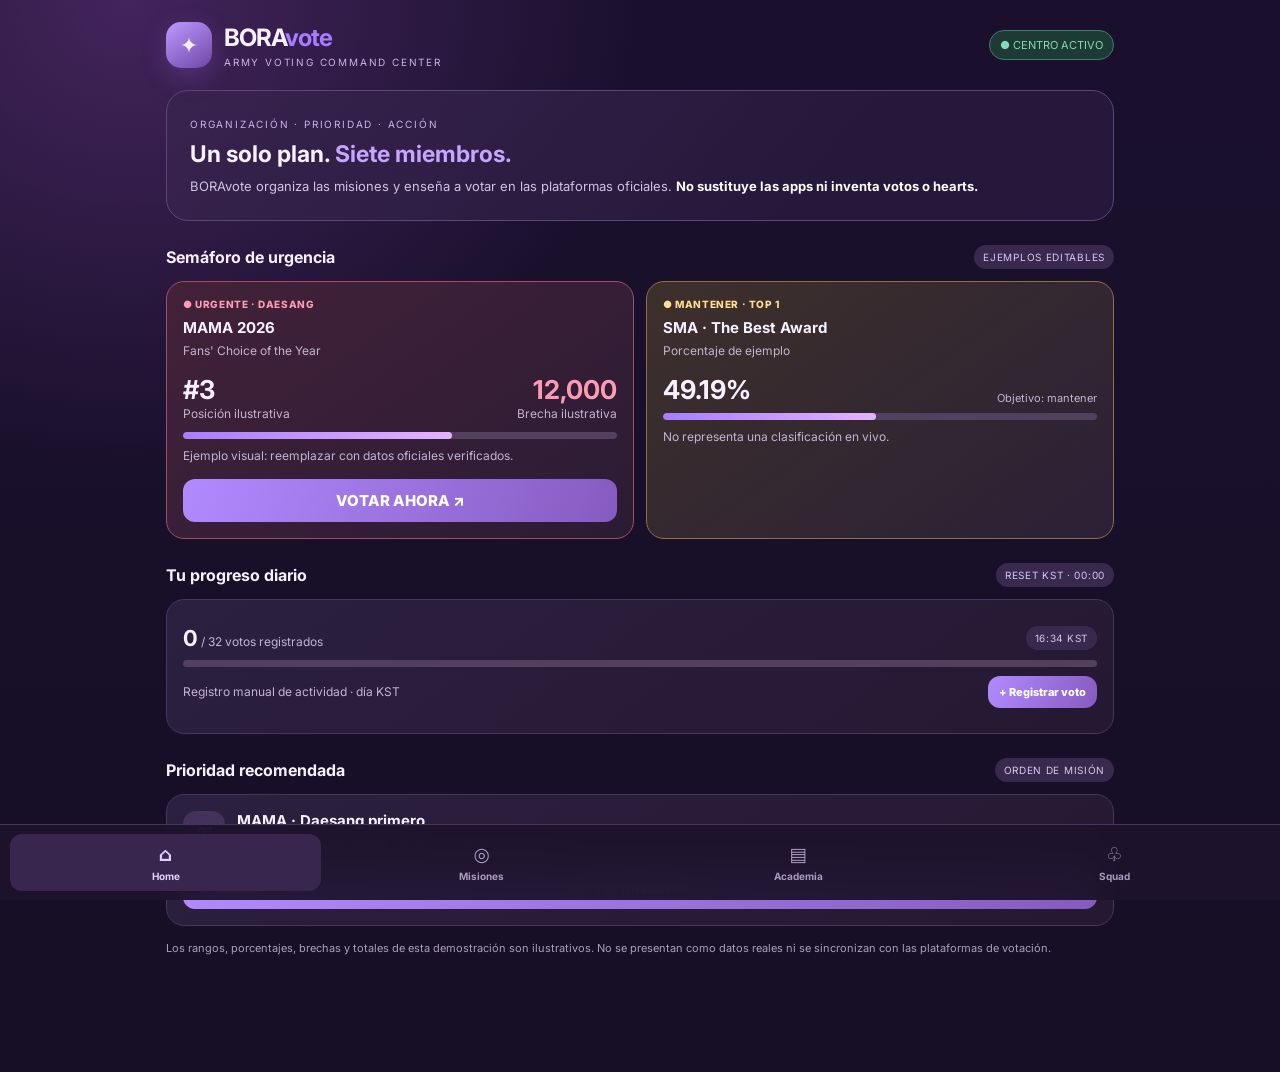
==== boravote.html @ 79bd4152 "Add BORAvote lightweight ARMY voting hub" ====
<!doctype html>
<html lang="es">
<head>
<meta charset="utf-8"><meta name="viewport" content="width=device-width,initial-scale=1">
<meta name="theme-color" content="#1a102e"><meta name="description" content="BORAvote — centro de organización y misiones ARMY.">
<link rel="manifest" href="./boravote.webmanifest"><title>BORAvote · ARMY Command Center</title>
<link rel="preconnect" href="https://fonts.googleapis.com"><link href="https://fonts.googleapis.com/css2?family=Inter:wght@400;500;600;700;800&display=swap" rel="stylesheet">
<style>
:root{color-scheme:dark;--bg:#1a102e;--surface:#25183b;--surface2:#302047;--line:#49365e;--text:#f7f1ff;--muted:#c2b4d2;--purple:#a87cff;--red:#ff718e;--yellow:#ffd078;--green:#85d9b4}
*{box-sizing:border-box}body{margin:0;background:radial-gradient(ellipse at 10% 0%,#43245b 0,transparent 32rem),linear-gradient(180deg,#1a102e,#160f25);color:var(--text);font:15px Inter,system-ui,sans-serif;min-height:100vh}button,input{font:inherit}button{cursor:pointer}.shell{width:min(980px,100%);margin:auto;padding:22px 16px 104px}.brand{display:flex;align-items:center;gap:12px}.logo{width:46px;height:46px;border-radius:15px;background:linear-gradient(145deg,#bd9aff,#7046a7);display:grid;place-items:center;font-size:22px;box-shadow:0 8px 25px #9b6bea40}.brand h1{font-size:24px;letter-spacing:-1px;margin:0}.brand h1 span{color:var(--purple)}.eyebrow{font-size:10px;letter-spacing:1.8px;color:#c8b3e8;margin-top:4px}.topline{display:flex;justify-content:space-between;align-items:center;gap:12px;margin-bottom:22px}.live{font-size:11px;color:var(--green);border:1px solid #437c69;background:#1d3b34;padding:7px 10px;border-radius:99px}.intro{padding:23px;border:1px solid #5b4774;border-radius:22px;background:linear-gradient(130deg,#38234e,#25183a 70%);margin-bottom:18px}.intro p{color:#d0c3df;line-height:1.6;margin:8px 0 0;font-size:13px}.intro strong{color:#fff}.section-title{display:flex;align-items:center;justify-content:space-between;gap:10px;margin:24px 0 12px}.section-title h2{font-size:16px;margin:0}.tag{font-size:10px;letter-spacing:.7px;border-radius:99px;padding:6px 9px;background:#3a294e;color:#d9c7f4}.grid{display:grid;grid-template-columns:repeat(2,minmax(0,1fr));gap:12px}.card{background:linear-gradient(145deg,#2c2040,#241832);border:1px solid var(--line);border-radius:18px;padding:16px;min-width:0}.card.red{border-color:#a54d66;background:linear-gradient(145deg,#422238,#2b1b35)}.card.yellow{border-color:#8e7041;background:linear-gradient(145deg,#3d302b,#2b2036)}.card h3{font-size:15px;margin:8px 0 5px}.muted{color:var(--muted);font-size:12px;line-height:1.55}.status{font-size:10px;font-weight:800;letter-spacing:.6px}.status.red{color:#ff9bb0}.status.yellow{color:#ffdc91}.status.green{color:var(--green)}.numbers{display:flex;align-items:end;justify-content:space-between;margin:14px 0 8px}.numbers b{font-size:26px}.numbers span{font-size:11px;color:var(--muted)}.track{height:7px;border-radius:99px;background:#51415f;overflow:hidden}.track i{display:block;height:100%;background:linear-gradient(90deg,#a87cff,#e3b3ff);border-radius:99px}.btn{border:0;border-radius:12px;background:linear-gradient(110deg,#b18aff,#865bc0);color:#fff;font-weight:800;padding:12px 15px}.btn.full{width:100%;margin-top:13px}.btn.ghost{background:#38294d;border:1px solid #5b4774;color:#e7dafa}.btn.small{padding:9px 11px;font-size:11px}.progressline{display:flex;justify-content:space-between;align-items:center;margin:9px 0}.progressline b{font-size:22px}.app-row{display:flex;gap:12px;align-items:center}.app-icon{width:42px;height:42px;border-radius:13px;background:#44315c;display:grid;place-items:center;font-weight:800;color:#e1cbff;flex:none}.app-row h3{margin:0 0 4px}.app-row .muted{margin:0}.mission{display:flex;flex-direction:column;gap:12px}.mission-actions{display:flex;gap:8px;flex-wrap:wrap}.mission-actions .btn{flex:1;min-width:135px}.state{font-size:10px;border-radius:99px;padding:5px 8px;background:#3d304d;color:#cbb9e1}.tabs{position:fixed;bottom:0;left:0;right:0;z-index:5;padding:9px 10px calc(9px + env(safe-area-inset-bottom));display:grid;grid-template-columns:repeat(4,1fr);gap:5px;background:#1d142cf2;border-top:1px solid #49365e;backdrop-filter:blur(18px)}.tab{border:0;background:transparent;color:#aa9abf;border-radius:12px;padding:9px 3px;font-size:10px;font-weight:700}.tab span{display:block;font-size:19px;margin-bottom:4px}.tab.active{background:#39264f;color:#e4ceff}.view{display:none}.view.active{display:block}.account{display:flex;gap:8px;align-items:center;margin-top:10px}.account input,.composer input{min-width:0;flex:1;background:#1c1429;border:1px solid #59466f;border-radius:11px;padding:11px;color:#fff}.account-list{display:grid;gap:8px;margin-top:12px}.account-item,.post,.timeline-item{padding:12px;border-radius:13px;background:#302342;border:1px solid #49365e;display:flex;justify-content:space-between;align-items:center;gap:10px}.account-item.active{border-color:var(--purple)}.lesson{width:100%;text-align:left;border:1px solid var(--line);border-radius:15px;background:#2a1e3c;color:var(--text);padding:15px}.lesson strong{display:block;margin-bottom:5px}.lesson p{margin:0;color:var(--muted);font-size:12px;line-height:1.5}.lesson-detail{display:none;margin-top:10px;padding:13px;background:#1e162d;border-radius:12px;color:#d6c9e4;font-size:12px;line-height:1.65}.lesson.open .lesson-detail{display:block}.team{display:flex;justify-content:space-between;gap:12px;align-items:center}.team b{font-size:13px}.composer{display:flex;gap:8px;margin:12px 0}.posts{display:grid;gap:8px}.post{display:block}.post small{display:block;color:#a996bf;margin-top:5px}.timeline{display:grid;gap:9px}.timeline-item b{color:#d6baff;font-size:12px}.timeline-item span{font-size:12px;color:#ddd1eb}.notice{font-size:11px;color:#ad9dbc;line-height:1.55;margin-top:14px}.empty{padding:18px;text-align:center;color:var(--muted);font-size:12px}.toast{position:fixed;bottom:90px;left:50%;transform:translateX(-50%);background:#f4eaff;color:#35234a;padding:10px 15px;border-radius:99px;font-size:12px;font-weight:700;display:none;z-index:10;box-shadow:0 8px 30px #0005}@media(max-width:600px){.shell{padding:16px 13px 100px}.grid{grid-template-columns:1fr}.intro{padding:19px}.topline{align-items:flex-start}.mission-actions .btn{min-width:0}.tab{font-size:9px}}
</style></head>
<body><main class="shell">
<header class="topline"><div class="brand"><div class="logo">✦</div><div><h1>BORA<span>vote</span></h1><div class="eyebrow">ARMY VOTING COMMAND CENTER</div></div></div><div class="live">● CENTRO ACTIVO</div></header>
<section class="intro"><div class="eyebrow">ORGANIZACIÓN · PRIORIDAD · ACCIÓN</div><h2 style="margin:10px 0 0;font-size:23px">Un solo plan. <span style="color:#c6a5ff">Siete miembros.</span></h2><p>BORAvote organiza las misiones y enseña a votar en las plataformas oficiales. <strong>No sustituye las apps ni inventa votos o hearts.</strong></p></section>
<section id="home" class="view active">
<div class="section-title"><h2>Semáforo de urgencia</h2><span class="tag">EJEMPLOS EDITABLES</span></div>
<div class="grid">
<article class="card red"><div class="status red">● URGENTE · DAESANG</div><h3>MAMA 2026</h3><div class="muted">Fans' Choice of the Year</div><div class="numbers"><div><b>#3</b><div class="muted">Posición ilustrativa</div></div><div style="text-align:right"><b style="color:#ff9bb0">12,000</b><div class="muted">Brecha ilustrativa</div></div></div><div class="track"><i style="width:62%"></i></div><div class="muted" style="margin-top:8px">Ejemplo visual: reemplazar con datos oficiales verificados.</div><button class="btn full" onclick="switchTab('missions')">VOTAR AHORA ↗</button></article>
<article class="card yellow"><div class="status yellow">● MANTENER · TOP 1</div><h3>SMA · The Best Award</h3><div class="muted">Porcentaje de ejemplo</div><div class="numbers"><b>49.19%</b><span>Objetivo: mantener</span></div><div class="track"><i style="width:49.19%"></i></div><div class="muted" style="margin-top:8px">No representa una clasificación en vivo.</div></article>
</div>
<div class="section-title"><h2>Tu progreso diario</h2><span class="tag">RESET KST · 00:00</span></div>
<article class="card"><div class="progressline"><div><b id="votesDone">0</b><span class="muted"> / 32 votos registrados</span></div><span class="tag" id="kstClock">--:-- KST</span></div><div class="track"><i id="voteBar" style="width:0%"></i></div><div class="progressline"><span class="muted">Registro manual de actividad · día KST</span><button class="btn small" onclick="addVote()">+ Registrar voto</button></div></article>
<div class="section-title"><h2>Prioridad recomendada</h2><span class="tag">ORDEN DE MISIÓN</span></div><article class="card"><div class="app-row"><div class="app-icon">01</div><div><h3>MAMA · Daesang primero</h3><p class="muted">Confirma categoría, reglas y enlace oficial antes de votar.</p></div></div><button class="btn full" onclick="switchTab('missions')">Ver misiones</button></article>
<p class="notice">Los rangos, porcentajes, brechas y totales de esta demostración son ilustrativos. No se presentan como datos reales ni se sincronizan con las plataformas de votación.</p>
</section>
<section id="missions" class="view">
<div class="section-title"><h2>Misiones oficiales</h2><span class="tag">6 PLATAFORMAS</span></div><div id="missionList" class="grid"></div>
<div class="section-title"><h2>Switch de cuentas</h2><span class="tag" id="accountCount">0 / 5</span></div><article class="card"><p class="muted">Guarda alias para identificar tus cuentas. BORAvote no almacena contraseñas ni inicia sesión por ti en otras apps.</p><div class="account"><input id="aliasInput" maxlength="24" placeholder="Alias · ej. joonniem"><button class="btn small" onclick="addAccount()">Añadir</button></div><div id="accountList" class="account-list"></div></article>
<p class="notice">Los botones de recursos abren instrucciones de la misión. No generan ni entregan hearts o tickets: esos recursos deben obtenerse dentro de cada aplicación oficial.</p>
</section>
<section id="academy" class="view">
<div class="section-title"><h2>Academia ARMY</h2><span class="tag">GUÍAS RÁPIDAS</span></div><div id="lessons" class="grid"></div>
</section>
<section id="squad" class="view">
<div class="section-title"><h2>Coordinación por huso horario</h2><span class="tag">MASS VOTING</span></div><div class="grid">
<article class="card team"><div><b>Team IST 🇮🇳</b><div class="muted">India Standard Time</div></div><b id="istTime">--:--</b></article>
<article class="card team"><div><b>Team KST 🇰🇷</b><div class="muted">Korea Standard Time</div></div><b id="kstTime">--:--</b></article>
<article class="card team"><div><b>Team LATAM 🌎</b><div class="muted">Hora local del dispositivo</div></div><b id="localTime">--:--</b></article>
<article class="card"><div class="status green">HORARIO DE EJEMPLO</div><h3>Mass voting · 7 PM IST</h3><p class="muted">Todos en Fancast · confirma el horario en el anuncio oficial del equipo.</p></article>
</div>
<div class="section-title"><h2>Tablón del Squad</h2><span class="tag">EN ESTE DISPOSITIVO</span></div><article class="card"><p class="muted">Los anuncios se guardan localmente en este navegador. Para chat en vivo multiusuario se necesita Firebase.</p><div class="composer"><input id="postInput" maxlength="180" placeholder="Escribe un anuncio para el equipo"><button class="btn small" onclick="addPost()">Publicar</button></div><div id="posts" class="posts"></div></article>
<div class="section-title"><h2>Timeline de notificaciones</h2><button class="btn small ghost" onclick="showNotifications()">Ver recordatorios</button></div><div class="timeline"><div class="timeline-item"><b>19:00 KST</b><span>Ya puedes votar · revisa la misión prioritaria.</span></div><div class="timeline-item"><b>20:30 KST</b><span>Comprueba cuánto te falta para tu objetivo diario.</span></div><div class="timeline-item"><b>23:00 KST</b><span>La votación puede cerrar pronto · verifica su deadline.</span></div></div>
<p class="notice">Las notificaciones push reales requieren permiso del navegador, Firebase Cloud Messaging y un backend seguro. Esta vista muestra el calendario previsto sin fingir envíos.</p>
</section>
</main>
<nav class="tabs" aria-label="Navegación principal"><button class="tab active" data-tab="home" onclick="switchTab('home')"><span>⌂</span>Home</button><button class="tab" data-tab="missions" onclick="switchTab('missions')"><span>◎</span>Misiones</button><button class="tab" data-tab="academy" onclick="switchTab('academy')"><span>▤</span>Academia</button><button class="tab" data-tab="squad" onclick="switchTab('squad')"><span>♧</span>Squad</button></nav><div id="toast" class="toast"></div>
<script>
const $=s=>document.querySelector(s), store=(k,v)=>localStorage.setItem('bora_'+k,JSON.stringify(v)), read=(k,d)=>{try{return JSON.parse(localStorage.getItem('bora_'+k))??d}catch{return d}};
const apps=[['Mnet Plus','Premios y votaciones disponibles en Mnet Plus','Verifica categoría y reglas en la app oficial.'],['IDOLCHAMP','Premios con CHAMSIM / corazones','Consulta el tipo de voto y su disponibilidad.'],['DuckAD','Misiones y campañas compatibles','Comprueba campaña, límites y requisitos.'],['My1Pick','Premios y rankings habilitados','Verifica si el voto es gratuito o de pago.'],['UPICK','Premios y categorías activas','Revisa las reglas antes de gastar tickets.'],['Fancast','Votaciones y campañas activas','Confirma el evento y la hora de cierre.']];
function renderMissions(){ $('#missionList').innerHTML=apps.map((a,i)=>'<article class="card mission"><div class="app-row"><div class="app-icon">'+(i+1)+'</div><div><h3>'+a[0]+'</h3><p class="muted">'+a[1]+'</p></div></div><span class="state">Revisión manual · sin sincronización</span><p class="muted">'+a[2]+'</p><div class="mission-actions"><button class="btn small" onclick="toastMsg(\'Abre '+a[0]+' y sigue su método oficial para obtener recursos.\')">Ganar hearts · guía</button><button class="btn small ghost" onclick="toastMsg(\'Guía ligera: revisa la misión y evita reproducir anuncios si tienes datos limitados.\')">Misión sin anuncios</button></div><button class="btn ghost small" onclick="markMission('+i+')">Marcar como revisada</button></article>').join('');}
function markMission(i){let m=read('missions',{});m[i]=!m[i];store('missions',m);toastMsg(m[i]?'Misión marcada como revisada':'Marca retirada');}
function addAccount(){let v=$('#aliasInput').value.trim();if(!v)return;let a=read('accounts',[]);if(a.length>=5)return toastMsg('Máximo 5 alias.');a.push({id:Date.now(),name:v});store('accounts',a);$('#aliasInput').value='';renderAccounts();}
function renderAccounts(){let a=read('accounts',[]),active=read('activeAccount',null);$('#accountCount').textContent=a.length+' / 5';$('#accountList').innerHTML=a.length?a.map(x=>'<div class="account-item '+(x.id===active?'active':'')+'"><span>'+esc(x.name)+'</span><span><button class="btn small ghost" onclick="setAccount('+x.id+')">Usar</button> <button class="btn small ghost" onclick="removeAccount('+x.id+')">×</button></span></div>').join(''):'<div class="empty">Aún no hay alias guardados.</div>'}
function setAccount(id){store('activeAccount',id);renderAccounts();toastMsg('Alias seleccionado. No cambia sesiones de apps oficiales.')}
function removeAccount(id){store('accounts',read('accounts',[]).filter(x=>x.id!==id));if(read('activeAccount',null)===id)store('activeAccount',null);renderAccounts()}
function renderLessons(){let data=[['No dividir votos','Vota Jin en una categoría y Hobi en otra.','Antes de votar, confirma el plan coordinado y evita repartir esfuerzos entre categorías que compiten por el mismo objetivo. Sigue siempre la directiva vigente del equipo.'],['Bonsang vs Daesang','Dos premios distintos, dos objetivos distintos.','Bonsang suele reconocer a varios artistas; Daesang es un gran premio principal. Lee el nombre exacto de la categoría y no confundas Fans’ Choice Bonsang con Fans’ Choice of the Year Daesang.'],['Por qué tu voto puede bloquearse','Evita clone apps, VPN y automatizaciones.','Usa la app oficial, una conexión estable y una cuenta válida. No uses clones, emuladores, VPN ni automatización: pueden infringir reglas y provocar bloqueos.'],['Cómo conseguir 32 votos diarios','Planifica recursos y resets.','El límite de 32 es solo un ejemplo de objetivo del panel. Cada aplicación tiene reglas, monedas y resets propios; revisa el límite real antes de contar un voto.'],['Qué apps NO cuentan','No todas las apps sirven para cada premio.','UPICK, Shining y otras plataformas solo cuentan cuando la organización del premio las incluye expresamente. No transfieras votos entre plataformas.'],['Si tu app se crashea','Pasos seguros para recuperar el acceso.','Actualiza la app, libera espacio, reinicia el teléfono y revisa la conexión. No reinstales hasta confirmar que puedes recuperar tu cuenta. Reporta fallos al soporte oficial.']];$('#lessons').innerHTML=data.map((x,i)=>'<button class="lesson" onclick="this.classList.toggle(\'open\')"><strong>0'+(i+1)+' · '+x[0]+'</strong><p>'+x[1]+'</p><div class="lesson-detail">'+x[2]+'</div></button>').join('')}
function addPost(){let v=$('#postInput').value.trim();if(!v)return;let p=read('posts',[]);p.unshift({text:v,time:new Date().toLocaleString()});store('posts',p.slice(0,30));$('#postInput').value='';renderPosts()}
function renderPosts(){let p=read('posts',[]);$('#posts').innerHTML=p.length?p.map(x=>'<div class="post">'+esc(x.text)+'<small>'+esc(x.time)+'</small></div>').join(''):'<div class="empty">Aún no hay anuncios en este dispositivo.</div>'}
function esc(s){return String(s).replace(/[&<>"']/g,c=>({'&':'&amp;','<':'&lt;','>':'&gt;','"':'&quot;',"'":'&#39;'}[c]))}
function addVote(){let day=new Intl.DateTimeFormat('en-CA',{timeZone:'Asia/Seoul',year:'numeric',month:'2-digit',day:'2-digit'}).format(new Date());let v=read('daily',{day,count:0});if(v.day!==day)v={day,count:0};v.count=Math.min(32,v.count+1);store('daily',v);renderProgress()}
function renderProgress(){let day=new Intl.DateTimeFormat('en-CA',{timeZone:'Asia/Seoul',year:'numeric',month:'2-digit',day:'2-digit'}).format(new Date());let v=read('daily',{day,count:0});if(v.day!==day)v={day,count:0};$('#votesDone').textContent=v.count;$('#voteBar').style.width=(v.count/32*100)+'%'}
function updateClocks(){let fmt=(z)=>new Intl.DateTimeFormat('es-MX',{timeZone:z,hour:'2-digit',minute:'2-digit',hour12:false}).format(new Date());$('#kstClock').textContent=fmt('Asia/Seoul')+' KST';$('#kstTime').textContent=fmt('Asia/Seoul');$('#istTime').textContent=fmt('Asia/Kolkata');$('#localTime').textContent=new Date().toLocaleTimeString([],{hour:'2-digit',minute:'2-digit'})}
function switchTab(id){document.querySelectorAll('.view').forEach(x=>x.classList.toggle('active',x.id===id));document.querySelectorAll('.tab').forEach(x=>x.classList.toggle('active',x.dataset.tab===id));window.scrollTo({top:0,behavior:'smooth'})}
function toastMsg(s){let t=$('#toast');t.textContent=s;t.style.display='block';clearTimeout(window._toast);window._toast=setTimeout(()=>t.style.display='none',2600)}
function showNotifications(){if(!('Notification'in window))return toastMsg('Este navegador no admite notificaciones.');Notification.requestPermission().then(p=>toastMsg(p==='granted'?'Permiso concedido. Aún falta configurar el servicio push.':'Permiso no concedido.'))}
renderMissions();renderLessons();renderAccounts();renderPosts();renderProgress();updateClocks();setInterval(updateClocks,30000);
if('serviceWorker'in navigator && location.protocol.startsWith('http'))navigator.serviceWorker.register('./boravote-sw.js').catch(()=>{});
</script></body></html>
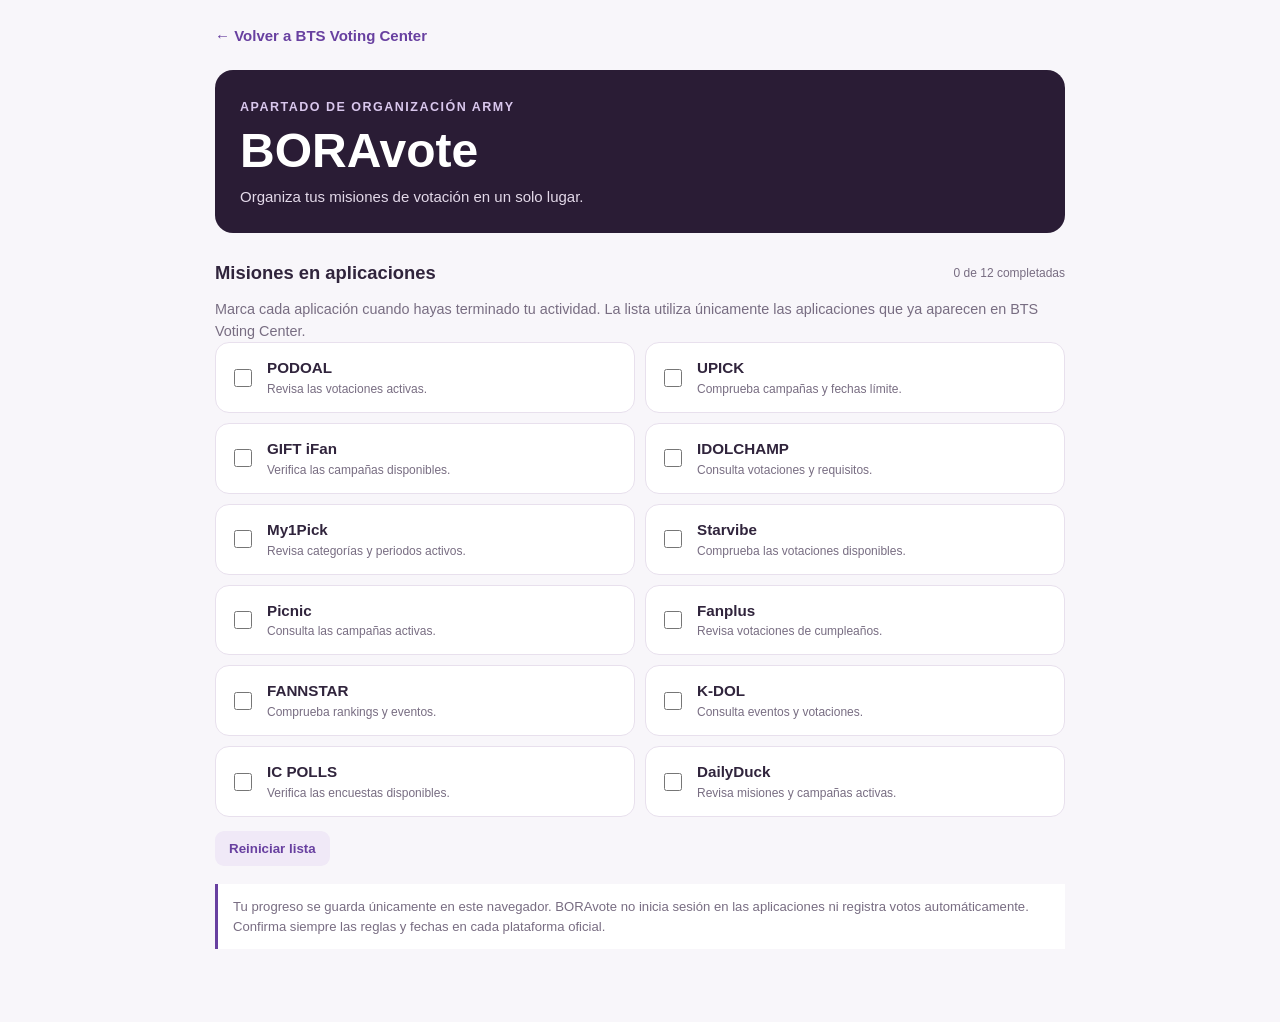
==== commit 7855ad3a: "Simplify BORAvote to essential voting mission checklist" ====
--- a/boravote.html
+++ b/boravote.html
@@ -2,67 +2,61 @@
 <html lang="es">
 <head>
 <meta charset="utf-8"><meta name="viewport" content="width=device-width,initial-scale=1">
-<meta name="theme-color" content="#1a102e"><meta name="description" content="BORAvote — centro de organización y misiones ARMY.">
-<link rel="manifest" href="./boravote.webmanifest"><title>BORAvote · ARMY Command Center</title>
-<link rel="preconnect" href="https://fonts.googleapis.com"><link href="https://fonts.googleapis.com/css2?family=Inter:wght@400;500;600;700;800&display=swap" rel="stylesheet">
+<meta name="theme-color" content="#f8f6fa">
+<meta name="description" content="BORAvote: organiza tus misiones de votación en las aplicaciones disponibles en BTS Voting Center.">
+<title>BORAvote · BTS Voting Center</title>
 <style>
-:root{color-scheme:dark;--bg:#1a102e;--surface:#25183b;--surface2:#302047;--line:#49365e;--text:#f7f1ff;--muted:#c2b4d2;--purple:#a87cff;--red:#ff718e;--yellow:#ffd078;--green:#85d9b4}
-*{box-sizing:border-box}body{margin:0;background:radial-gradient(ellipse at 10% 0%,#43245b 0,transparent 32rem),linear-gradient(180deg,#1a102e,#160f25);color:var(--text);font:15px Inter,system-ui,sans-serif;min-height:100vh}button,input{font:inherit}button{cursor:pointer}.shell{width:min(980px,100%);margin:auto;padding:22px 16px 104px}.brand{display:flex;align-items:center;gap:12px}.logo{width:46px;height:46px;border-radius:15px;background:linear-gradient(145deg,#bd9aff,#7046a7);display:grid;place-items:center;font-size:22px;box-shadow:0 8px 25px #9b6bea40}.brand h1{font-size:24px;letter-spacing:-1px;margin:0}.brand h1 span{color:var(--purple)}.eyebrow{font-size:10px;letter-spacing:1.8px;color:#c8b3e8;margin-top:4px}.topline{display:flex;justify-content:space-between;align-items:center;gap:12px;margin-bottom:22px}.live{font-size:11px;color:var(--green);border:1px solid #437c69;background:#1d3b34;padding:7px 10px;border-radius:99px}.intro{padding:23px;border:1px solid #5b4774;border-radius:22px;background:linear-gradient(130deg,#38234e,#25183a 70%);margin-bottom:18px}.intro p{color:#d0c3df;line-height:1.6;margin:8px 0 0;font-size:13px}.intro strong{color:#fff}.section-title{display:flex;align-items:center;justify-content:space-between;gap:10px;margin:24px 0 12px}.section-title h2{font-size:16px;margin:0}.tag{font-size:10px;letter-spacing:.7px;border-radius:99px;padding:6px 9px;background:#3a294e;color:#d9c7f4}.grid{display:grid;grid-template-columns:repeat(2,minmax(0,1fr));gap:12px}.card{background:linear-gradient(145deg,#2c2040,#241832);border:1px solid var(--line);border-radius:18px;padding:16px;min-width:0}.card.red{border-color:#a54d66;background:linear-gradient(145deg,#422238,#2b1b35)}.card.yellow{border-color:#8e7041;background:linear-gradient(145deg,#3d302b,#2b2036)}.card h3{font-size:15px;margin:8px 0 5px}.muted{color:var(--muted);font-size:12px;line-height:1.55}.status{font-size:10px;font-weight:800;letter-spacing:.6px}.status.red{color:#ff9bb0}.status.yellow{color:#ffdc91}.status.green{color:var(--green)}.numbers{display:flex;align-items:end;justify-content:space-between;margin:14px 0 8px}.numbers b{font-size:26px}.numbers span{font-size:11px;color:var(--muted)}.track{height:7px;border-radius:99px;background:#51415f;overflow:hidden}.track i{display:block;height:100%;background:linear-gradient(90deg,#a87cff,#e3b3ff);border-radius:99px}.btn{border:0;border-radius:12px;background:linear-gradient(110deg,#b18aff,#865bc0);color:#fff;font-weight:800;padding:12px 15px}.btn.full{width:100%;margin-top:13px}.btn.ghost{background:#38294d;border:1px solid #5b4774;color:#e7dafa}.btn.small{padding:9px 11px;font-size:11px}.progressline{display:flex;justify-content:space-between;align-items:center;margin:9px 0}.progressline b{font-size:22px}.app-row{display:flex;gap:12px;align-items:center}.app-icon{width:42px;height:42px;border-radius:13px;background:#44315c;display:grid;place-items:center;font-weight:800;color:#e1cbff;flex:none}.app-row h3{margin:0 0 4px}.app-row .muted{margin:0}.mission{display:flex;flex-direction:column;gap:12px}.mission-actions{display:flex;gap:8px;flex-wrap:wrap}.mission-actions .btn{flex:1;min-width:135px}.state{font-size:10px;border-radius:99px;padding:5px 8px;background:#3d304d;color:#cbb9e1}.tabs{position:fixed;bottom:0;left:0;right:0;z-index:5;padding:9px 10px calc(9px + env(safe-area-inset-bottom));display:grid;grid-template-columns:repeat(4,1fr);gap:5px;background:#1d142cf2;border-top:1px solid #49365e;backdrop-filter:blur(18px)}.tab{border:0;background:transparent;color:#aa9abf;border-radius:12px;padding:9px 3px;font-size:10px;font-weight:700}.tab span{display:block;font-size:19px;margin-bottom:4px}.tab.active{background:#39264f;color:#e4ceff}.view{display:none}.view.active{display:block}.account{display:flex;gap:8px;align-items:center;margin-top:10px}.account input,.composer input{min-width:0;flex:1;background:#1c1429;border:1px solid #59466f;border-radius:11px;padding:11px;color:#fff}.account-list{display:grid;gap:8px;margin-top:12px}.account-item,.post,.timeline-item{padding:12px;border-radius:13px;background:#302342;border:1px solid #49365e;display:flex;justify-content:space-between;align-items:center;gap:10px}.account-item.active{border-color:var(--purple)}.lesson{width:100%;text-align:left;border:1px solid var(--line);border-radius:15px;background:#2a1e3c;color:var(--text);padding:15px}.lesson strong{display:block;margin-bottom:5px}.lesson p{margin:0;color:var(--muted);font-size:12px;line-height:1.5}.lesson-detail{display:none;margin-top:10px;padding:13px;background:#1e162d;border-radius:12px;color:#d6c9e4;font-size:12px;line-height:1.65}.lesson.open .lesson-detail{display:block}.team{display:flex;justify-content:space-between;gap:12px;align-items:center}.team b{font-size:13px}.composer{display:flex;gap:8px;margin:12px 0}.posts{display:grid;gap:8px}.post{display:block}.post small{display:block;color:#a996bf;margin-top:5px}.timeline{display:grid;gap:9px}.timeline-item b{color:#d6baff;font-size:12px}.timeline-item span{font-size:12px;color:#ddd1eb}.notice{font-size:11px;color:#ad9dbc;line-height:1.55;margin-top:14px}.empty{padding:18px;text-align:center;color:var(--muted);font-size:12px}.toast{position:fixed;bottom:90px;left:50%;transform:translateX(-50%);background:#f4eaff;color:#35234a;padding:10px 15px;border-radius:99px;font-size:12px;font-weight:700;display:none;z-index:10;box-shadow:0 8px 30px #0005}@media(max-width:600px){.shell{padding:16px 13px 100px}.grid{grid-template-columns:1fr}.intro{padding:19px}.topline{align-items:flex-start}.mission-actions .btn{min-width:0}.tab{font-size:9px}}
-</style></head>
-<body><main class="shell">
-<header class="topline"><div class="brand"><div class="logo">✦</div><div><h1>BORA<span>vote</span></h1><div class="eyebrow">ARMY VOTING COMMAND CENTER</div></div></div><div class="live">● CENTRO ACTIVO</div></header>
-<section class="intro"><div class="eyebrow">ORGANIZACIÓN · PRIORIDAD · ACCIÓN</div><h2 style="margin:10px 0 0;font-size:23px">Un solo plan. <span style="color:#c6a5ff">Siete miembros.</span></h2><p>BORAvote organiza las misiones y enseña a votar en las plataformas oficiales. <strong>No sustituye las apps ni inventa votos o hearts.</strong></p></section>
-<section id="home" class="view active">
-<div class="section-title"><h2>Semáforo de urgencia</h2><span class="tag">EJEMPLOS EDITABLES</span></div>
-<div class="grid">
-<article class="card red"><div class="status red">● URGENTE · DAESANG</div><h3>MAMA 2026</h3><div class="muted">Fans' Choice of the Year</div><div class="numbers"><div><b>#3</b><div class="muted">Posición ilustrativa</div></div><div style="text-align:right"><b style="color:#ff9bb0">12,000</b><div class="muted">Brecha ilustrativa</div></div></div><div class="track"><i style="width:62%"></i></div><div class="muted" style="margin-top:8px">Ejemplo visual: reemplazar con datos oficiales verificados.</div><button class="btn full" onclick="switchTab('missions')">VOTAR AHORA ↗</button></article>
-<article class="card yellow"><div class="status yellow">● MANTENER · TOP 1</div><h3>SMA · The Best Award</h3><div class="muted">Porcentaje de ejemplo</div><div class="numbers"><b>49.19%</b><span>Objetivo: mantener</span></div><div class="track"><i style="width:49.19%"></i></div><div class="muted" style="margin-top:8px">No representa una clasificación en vivo.</div></article>
+:root{--bg:#f8f6fa;--ink:#30243c;--muted:#786d82;--purple:#6840a0;--line:#e8e0ed;--soft:#f0e9f7;--white:#fff}
+*{box-sizing:border-box}body{margin:0;background:var(--bg);color:var(--ink);font:15px/1.5 "DM Sans",Arial,sans-serif}
+main{width:min(850px,calc(100% - 28px));margin:0 auto;padding:25px 0 60px}
+.back{display:inline-block;color:var(--purple);font-weight:800;text-decoration:none;margin-bottom:22px}
+header{padding:25px;border-radius:18px;background:#2a1c35;color:white}
+header small{color:#d9c7ed;font-weight:800;letter-spacing:.12em}
+h1{font-size:clamp(2rem,6vw,3rem);margin:8px 0 4px;line-height:1.1}
+header p{margin:8px 0 0;color:#e3d9e9}
+.section-head{display:flex;justify-content:space-between;gap:10px;align-items:center;margin:26px 0 12px}
+h2{font-size:1.15rem;margin:0}.count{font-size:.75rem;color:var(--muted)}
+.intro{color:var(--muted);font-size:.9rem;margin:12px 0 0}
+.list{display:grid;grid-template-columns:repeat(2,minmax(0,1fr));gap:10px}
+.item{display:flex;align-items:center;gap:12px;padding:14px;background:var(--white);border:1px solid var(--line);border-radius:14px}
+.item input{width:18px;height:18px;accent-color:var(--purple);flex:none}
+.item strong{display:block;font-size:.95rem}.item small{display:block;color:var(--muted);font-size:.75rem}
+.actions{display:flex;gap:9px;flex-wrap:wrap;margin-top:14px}
+button{border:0;border-radius:9px;padding:10px 14px;background:var(--purple);color:white;font-weight:800;cursor:pointer}
+button.secondary{background:var(--soft);color:var(--purple)}
+.note{margin-top:18px;padding:13px 15px;background:#fff;border-left:3px solid var(--purple);color:var(--muted);font-size:.82rem}
+@media(max-width:560px){.list{grid-template-columns:1fr}header{padding:20px}}
+</style>
+</head>
+<body>
+<main>
+<a class="back" href="./">← Volver a BTS Voting Center</a>
+<header><small>APARTADO DE ORGANIZACIÓN ARMY</small><h1>BORAvote</h1><p>Organiza tus misiones de votación en un solo lugar.</p></header>
+<div class="section-head"><h2>Misiones en aplicaciones</h2><span class="count" id="progress">0 de 12 completadas</span></div>
+<p class="intro">Marca cada aplicación cuando hayas terminado tu actividad. La lista utiliza únicamente las aplicaciones que ya aparecen en BTS Voting Center.</p>
+<div class="list" id="apps">
+<label class="item"><input type="checkbox" data-app="PODOAL"><span><strong>PODOAL</strong><small>Revisa las votaciones activas.</small></span></label>
+<label class="item"><input type="checkbox" data-app="UPICK"><span><strong>UPICK</strong><small>Comprueba campañas y fechas límite.</small></span></label>
+<label class="item"><input type="checkbox" data-app="GIFT iFan"><span><strong>GIFT iFan</strong><small>Verifica las campañas disponibles.</small></span></label>
+<label class="item"><input type="checkbox" data-app="IDOLCHAMP"><span><strong>IDOLCHAMP</strong><small>Consulta votaciones y requisitos.</small></span></label>
+<label class="item"><input type="checkbox" data-app="My1Pick"><span><strong>My1Pick</strong><small>Revisa categorías y periodos activos.</small></span></label>
+<label class="item"><input type="checkbox" data-app="Starvibe"><span><strong>Starvibe</strong><small>Comprueba las votaciones disponibles.</small></span></label>
+<label class="item"><input type="checkbox" data-app="Picnic"><span><strong>Picnic</strong><small>Consulta las campañas activas.</small></span></label>
+<label class="item"><input type="checkbox" data-app="Fanplus"><span><strong>Fanplus</strong><small>Revisa votaciones de cumpleaños.</small></span></label>
+<label class="item"><input type="checkbox" data-app="FANNSTAR"><span><strong>FANNSTAR</strong><small>Comprueba rankings y eventos.</small></span></label>
+<label class="item"><input type="checkbox" data-app="K-DOL"><span><strong>K-DOL</strong><small>Consulta eventos y votaciones.</small></span></label>
+<label class="item"><input type="checkbox" data-app="IC POLLS"><span><strong>IC POLLS</strong><small>Verifica las encuestas disponibles.</small></span></label>
+<label class="item"><input type="checkbox" data-app="DailyDuck"><span><strong>DailyDuck</strong><small>Revisa misiones y campañas activas.</small></span></label>
 </div>
-<div class="section-title"><h2>Tu progreso diario</h2><span class="tag">RESET KST · 00:00</span></div>
-<article class="card"><div class="progressline"><div><b id="votesDone">0</b><span class="muted"> / 32 votos registrados</span></div><span class="tag" id="kstClock">--:-- KST</span></div><div class="track"><i id="voteBar" style="width:0%"></i></div><div class="progressline"><span class="muted">Registro manual de actividad · día KST</span><button class="btn small" onclick="addVote()">+ Registrar voto</button></div></article>
-<div class="section-title"><h2>Prioridad recomendada</h2><span class="tag">ORDEN DE MISIÓN</span></div><article class="card"><div class="app-row"><div class="app-icon">01</div><div><h3>MAMA · Daesang primero</h3><p class="muted">Confirma categoría, reglas y enlace oficial antes de votar.</p></div></div><button class="btn full" onclick="switchTab('missions')">Ver misiones</button></article>
-<p class="notice">Los rangos, porcentajes, brechas y totales de esta demostración son ilustrativos. No se presentan como datos reales ni se sincronizan con las plataformas de votación.</p>
-</section>
-<section id="missions" class="view">
-<div class="section-title"><h2>Misiones oficiales</h2><span class="tag">6 PLATAFORMAS</span></div><div id="missionList" class="grid"></div>
-<div class="section-title"><h2>Switch de cuentas</h2><span class="tag" id="accountCount">0 / 5</span></div><article class="card"><p class="muted">Guarda alias para identificar tus cuentas. BORAvote no almacena contraseñas ni inicia sesión por ti en otras apps.</p><div class="account"><input id="aliasInput" maxlength="24" placeholder="Alias · ej. joonniem"><button class="btn small" onclick="addAccount()">Añadir</button></div><div id="accountList" class="account-list"></div></article>
-<p class="notice">Los botones de recursos abren instrucciones de la misión. No generan ni entregan hearts o tickets: esos recursos deben obtenerse dentro de cada aplicación oficial.</p>
-</section>
-<section id="academy" class="view">
-<div class="section-title"><h2>Academia ARMY</h2><span class="tag">GUÍAS RÁPIDAS</span></div><div id="lessons" class="grid"></div>
-</section>
-<section id="squad" class="view">
-<div class="section-title"><h2>Coordinación por huso horario</h2><span class="tag">MASS VOTING</span></div><div class="grid">
-<article class="card team"><div><b>Team IST 🇮🇳</b><div class="muted">India Standard Time</div></div><b id="istTime">--:--</b></article>
-<article class="card team"><div><b>Team KST 🇰🇷</b><div class="muted">Korea Standard Time</div></div><b id="kstTime">--:--</b></article>
-<article class="card team"><div><b>Team LATAM 🌎</b><div class="muted">Hora local del dispositivo</div></div><b id="localTime">--:--</b></article>
-<article class="card"><div class="status green">HORARIO DE EJEMPLO</div><h3>Mass voting · 7 PM IST</h3><p class="muted">Todos en Fancast · confirma el horario en el anuncio oficial del equipo.</p></article>
-</div>
-<div class="section-title"><h2>Tablón del Squad</h2><span class="tag">EN ESTE DISPOSITIVO</span></div><article class="card"><p class="muted">Los anuncios se guardan localmente en este navegador. Para chat en vivo multiusuario se necesita Firebase.</p><div class="composer"><input id="postInput" maxlength="180" placeholder="Escribe un anuncio para el equipo"><button class="btn small" onclick="addPost()">Publicar</button></div><div id="posts" class="posts"></div></article>
-<div class="section-title"><h2>Timeline de notificaciones</h2><button class="btn small ghost" onclick="showNotifications()">Ver recordatorios</button></div><div class="timeline"><div class="timeline-item"><b>19:00 KST</b><span>Ya puedes votar · revisa la misión prioritaria.</span></div><div class="timeline-item"><b>20:30 KST</b><span>Comprueba cuánto te falta para tu objetivo diario.</span></div><div class="timeline-item"><b>23:00 KST</b><span>La votación puede cerrar pronto · verifica su deadline.</span></div></div>
-<p class="notice">Las notificaciones push reales requieren permiso del navegador, Firebase Cloud Messaging y un backend seguro. Esta vista muestra el calendario previsto sin fingir envíos.</p>
-</section>
+<div class="actions"><button id="reset" class="secondary" type="button">Reiniciar lista</button></div>
+<p class="note">Tu progreso se guarda únicamente en este navegador. BORAvote no inicia sesión en las aplicaciones ni registra votos automáticamente. Confirma siempre las reglas y fechas en cada plataforma oficial.</p>
 </main>
-<nav class="tabs" aria-label="Navegación principal"><button class="tab active" data-tab="home" onclick="switchTab('home')"><span>⌂</span>Home</button><button class="tab" data-tab="missions" onclick="switchTab('missions')"><span>◎</span>Misiones</button><button class="tab" data-tab="academy" onclick="switchTab('academy')"><span>▤</span>Academia</button><button class="tab" data-tab="squad" onclick="switchTab('squad')"><span>♧</span>Squad</button></nav><div id="toast" class="toast"></div>
 <script>
-const $=s=>document.querySelector(s), store=(k,v)=>localStorage.setItem('bora_'+k,JSON.stringify(v)), read=(k,d)=>{try{return JSON.parse(localStorage.getItem('bora_'+k))??d}catch{return d}};
-const apps=[['Mnet Plus','Premios y votaciones disponibles en Mnet Plus','Verifica categoría y reglas en la app oficial.'],['IDOLCHAMP','Premios con CHAMSIM / corazones','Consulta el tipo de voto y su disponibilidad.'],['DuckAD','Misiones y campañas compatibles','Comprueba campaña, límites y requisitos.'],['My1Pick','Premios y rankings habilitados','Verifica si el voto es gratuito o de pago.'],['UPICK','Premios y categorías activas','Revisa las reglas antes de gastar tickets.'],['Fancast','Votaciones y campañas activas','Confirma el evento y la hora de cierre.']];
-function renderMissions(){ $('#missionList').innerHTML=apps.map((a,i)=>'<article class="card mission"><div class="app-row"><div class="app-icon">'+(i+1)+'</div><div><h3>'+a[0]+'</h3><p class="muted">'+a[1]+'</p></div></div><span class="state">Revisión manual · sin sincronización</span><p class="muted">'+a[2]+'</p><div class="mission-actions"><button class="btn small" onclick="toastMsg(\'Abre '+a[0]+' y sigue su método oficial para obtener recursos.\')">Ganar hearts · guía</button><button class="btn small ghost" onclick="toastMsg(\'Guía ligera: revisa la misión y evita reproducir anuncios si tienes datos limitados.\')">Misión sin anuncios</button></div><button class="btn ghost small" onclick="markMission('+i+')">Marcar como revisada</button></article>').join('');}
-function markMission(i){let m=read('missions',{});m[i]=!m[i];store('missions',m);toastMsg(m[i]?'Misión marcada como revisada':'Marca retirada');}
-function addAccount(){let v=$('#aliasInput').value.trim();if(!v)return;let a=read('accounts',[]);if(a.length>=5)return toastMsg('Máximo 5 alias.');a.push({id:Date.now(),name:v});store('accounts',a);$('#aliasInput').value='';renderAccounts();}
-function renderAccounts(){let a=read('accounts',[]),active=read('activeAccount',null);$('#accountCount').textContent=a.length+' / 5';$('#accountList').innerHTML=a.length?a.map(x=>'<div class="account-item '+(x.id===active?'active':'')+'"><span>'+esc(x.name)+'</span><span><button class="btn small ghost" onclick="setAccount('+x.id+')">Usar</button> <button class="btn small ghost" onclick="removeAccount('+x.id+')">×</button></span></div>').join(''):'<div class="empty">Aún no hay alias guardados.</div>'}
-function setAccount(id){store('activeAccount',id);renderAccounts();toastMsg('Alias seleccionado. No cambia sesiones de apps oficiales.')}
-function removeAccount(id){store('accounts',read('accounts',[]).filter(x=>x.id!==id));if(read('activeAccount',null)===id)store('activeAccount',null);renderAccounts()}
-function renderLessons(){let data=[['No dividir votos','Vota Jin en una categoría y Hobi en otra.','Antes de votar, confirma el plan coordinado y evita repartir esfuerzos entre categorías que compiten por el mismo objetivo. Sigue siempre la directiva vigente del equipo.'],['Bonsang vs Daesang','Dos premios distintos, dos objetivos distintos.','Bonsang suele reconocer a varios artistas; Daesang es un gran premio principal. Lee el nombre exacto de la categoría y no confundas Fans’ Choice Bonsang con Fans’ Choice of the Year Daesang.'],['Por qué tu voto puede bloquearse','Evita clone apps, VPN y automatizaciones.','Usa la app oficial, una conexión estable y una cuenta válida. No uses clones, emuladores, VPN ni automatización: pueden infringir reglas y provocar bloqueos.'],['Cómo conseguir 32 votos diarios','Planifica recursos y resets.','El límite de 32 es solo un ejemplo de objetivo del panel. Cada aplicación tiene reglas, monedas y resets propios; revisa el límite real antes de contar un voto.'],['Qué apps NO cuentan','No todas las apps sirven para cada premio.','UPICK, Shining y otras plataformas solo cuentan cuando la organización del premio las incluye expresamente. No transfieras votos entre plataformas.'],['Si tu app se crashea','Pasos seguros para recuperar el acceso.','Actualiza la app, libera espacio, reinicia el teléfono y revisa la conexión. No reinstales hasta confirmar que puedes recuperar tu cuenta. Reporta fallos al soporte oficial.']];$('#lessons').innerHTML=data.map((x,i)=>'<button class="lesson" onclick="this.classList.toggle(\'open\')"><strong>0'+(i+1)+' · '+x[0]+'</strong><p>'+x[1]+'</p><div class="lesson-detail">'+x[2]+'</div></button>').join('')}
-function addPost(){let v=$('#postInput').value.trim();if(!v)return;let p=read('posts',[]);p.unshift({text:v,time:new Date().toLocaleString()});store('posts',p.slice(0,30));$('#postInput').value='';renderPosts()}
-function renderPosts(){let p=read('posts',[]);$('#posts').innerHTML=p.length?p.map(x=>'<div class="post">'+esc(x.text)+'<small>'+esc(x.time)+'</small></div>').join(''):'<div class="empty">Aún no hay anuncios en este dispositivo.</div>'}
-function esc(s){return String(s).replace(/[&<>"']/g,c=>({'&':'&amp;','<':'&lt;','>':'&gt;','"':'&quot;',"'":'&#39;'}[c]))}
-function addVote(){let day=new Intl.DateTimeFormat('en-CA',{timeZone:'Asia/Seoul',year:'numeric',month:'2-digit',day:'2-digit'}).format(new Date());let v=read('daily',{day,count:0});if(v.day!==day)v={day,count:0};v.count=Math.min(32,v.count+1);store('daily',v);renderProgress()}
-function renderProgress(){let day=new Intl.DateTimeFormat('en-CA',{timeZone:'Asia/Seoul',year:'numeric',month:'2-digit',day:'2-digit'}).format(new Date());let v=read('daily',{day,count:0});if(v.day!==day)v={day,count:0};$('#votesDone').textContent=v.count;$('#voteBar').style.width=(v.count/32*100)+'%'}
-function updateClocks(){let fmt=(z)=>new Intl.DateTimeFormat('es-MX',{timeZone:z,hour:'2-digit',minute:'2-digit',hour12:false}).format(new Date());$('#kstClock').textContent=fmt('Asia/Seoul')+' KST';$('#kstTime').textContent=fmt('Asia/Seoul');$('#istTime').textContent=fmt('Asia/Kolkata');$('#localTime').textContent=new Date().toLocaleTimeString([],{hour:'2-digit',minute:'2-digit'})}
-function switchTab(id){document.querySelectorAll('.view').forEach(x=>x.classList.toggle('active',x.id===id));document.querySelectorAll('.tab').forEach(x=>x.classList.toggle('active',x.dataset.tab===id));window.scrollTo({top:0,behavior:'smooth'})}
-function toastMsg(s){let t=$('#toast');t.textContent=s;t.style.display='block';clearTimeout(window._toast);window._toast=setTimeout(()=>t.style.display='none',2600)}
-function showNotifications(){if(!('Notification'in window))return toastMsg('Este navegador no admite notificaciones.');Notification.requestPermission().then(p=>toastMsg(p==='granted'?'Permiso concedido. Aún falta configurar el servicio push.':'Permiso no concedido.'))}
-renderMissions();renderLessons();renderAccounts();renderPosts();renderProgress();updateClocks();setInterval(updateClocks,30000);
-if('serviceWorker'in navigator && location.protocol.startsWith('http'))navigator.serviceWorker.register('./boravote-sw.js').catch(()=>{});
-</script></body></html>+const checks=[...document.querySelectorAll('[data-app]')],key='boravote-missions-v1';
+function read(){try{return JSON.parse(localStorage.getItem(key)||'{}')}catch{return {}}}
+function save(){const state={};checks.forEach(c=>state[c.dataset.app]=c.checked);localStorage.setItem(key,JSON.stringify(state));update()}
+function update(){const n=checks.filter(c=>c.checked).length;document.getElementById('progress').textContent=n+' de 12 completadas'}
+const saved=read();checks.forEach(c=>{c.checked=!!saved[c.dataset.app];c.addEventListener('change',save)});update();
+document.getElementById('reset').addEventListener('click',()=>{checks.forEach(c=>c.checked=false);save()});
+</script>
+</body></html>
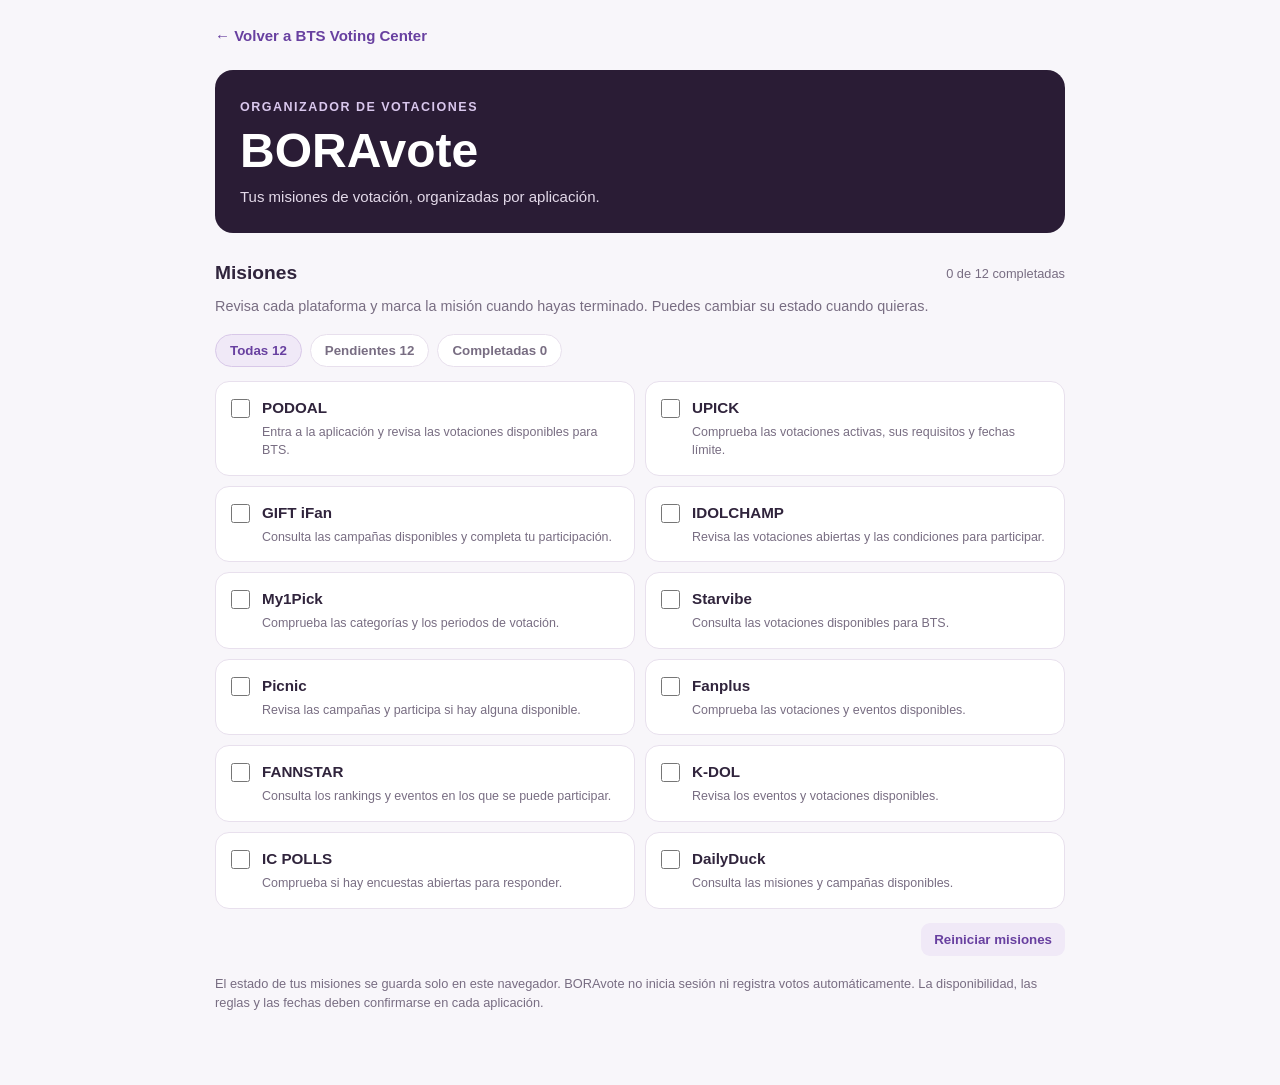
==== commit ff48ab2b: "Simplify BORAvote into a missions-only organizer" ====
--- a/boravote.html
+++ b/boravote.html
@@ -1,62 +1,119 @@
 <!doctype html>
 <html lang="es">
 <head>
-<meta charset="utf-8"><meta name="viewport" content="width=device-width,initial-scale=1">
+<meta charset="utf-8">
+<meta name="viewport" content="width=device-width,initial-scale=1">
 <meta name="theme-color" content="#f8f6fa">
-<meta name="description" content="BORAvote: organiza tus misiones de votación en las aplicaciones disponibles en BTS Voting Center.">
+<meta name="description" content="BORAvote: organiza tus misiones de votación en las aplicaciones de BTS Voting Center.">
 <title>BORAvote · BTS Voting Center</title>
 <style>
-:root{--bg:#f8f6fa;--ink:#30243c;--muted:#786d82;--purple:#6840a0;--line:#e8e0ed;--soft:#f0e9f7;--white:#fff}
-*{box-sizing:border-box}body{margin:0;background:var(--bg);color:var(--ink);font:15px/1.5 "DM Sans",Arial,sans-serif}
+:root{--bg:#f8f6fa;--ink:#30243c;--muted:#786d82;--purple:#6840a0;--line:#e8e0ed;--soft:#f0e9f7;--white:#fff;--green:#347b60}
+*{box-sizing:border-box}
+body{margin:0;background:var(--bg);color:var(--ink);font:15px/1.5 "DM Sans",Arial,sans-serif}
 main{width:min(850px,calc(100% - 28px));margin:0 auto;padding:25px 0 60px}
 .back{display:inline-block;color:var(--purple);font-weight:800;text-decoration:none;margin-bottom:22px}
 header{padding:25px;border-radius:18px;background:#2a1c35;color:white}
 header small{color:#d9c7ed;font-weight:800;letter-spacing:.12em}
 h1{font-size:clamp(2rem,6vw,3rem);margin:8px 0 4px;line-height:1.1}
 header p{margin:8px 0 0;color:#e3d9e9}
-.section-head{display:flex;justify-content:space-between;gap:10px;align-items:center;margin:26px 0 12px}
-h2{font-size:1.15rem;margin:0}.count{font-size:.75rem;color:var(--muted)}
-.intro{color:var(--muted);font-size:.9rem;margin:12px 0 0}
-.list{display:grid;grid-template-columns:repeat(2,minmax(0,1fr));gap:10px}
-.item{display:flex;align-items:center;gap:12px;padding:14px;background:var(--white);border:1px solid var(--line);border-radius:14px}
-.item input{width:18px;height:18px;accent-color:var(--purple);flex:none}
-.item strong{display:block;font-size:.95rem}.item small{display:block;color:var(--muted);font-size:.75rem}
-.actions{display:flex;gap:9px;flex-wrap:wrap;margin-top:14px}
-button{border:0;border-radius:9px;padding:10px 14px;background:var(--purple);color:white;font-weight:800;cursor:pointer}
-button.secondary{background:var(--soft);color:var(--purple)}
-.note{margin-top:18px;padding:13px 15px;background:#fff;border-left:3px solid var(--purple);color:var(--muted);font-size:.82rem}
-@media(max-width:560px){.list{grid-template-columns:1fr}header{padding:20px}}
+.mission-heading{display:flex;justify-content:space-between;align-items:center;gap:12px;margin:26px 0 8px}
+h2{font-size:1.2rem;margin:0}
+.counter{font-size:.8rem;color:var(--muted);white-space:nowrap}
+.description{color:var(--muted);font-size:.9rem;margin:0 0 16px}
+.filters{display:flex;gap:8px;flex-wrap:wrap;margin:0 0 14px}
+.filter{border:1px solid var(--line);border-radius:999px;padding:8px 14px;background:var(--white);color:var(--muted);font-weight:800;cursor:pointer}
+.filter[aria-pressed="true"]{background:var(--soft);border-color:#d8c8e8;color:var(--purple)}
+.mission-list{display:grid;grid-template-columns:repeat(2,minmax(0,1fr));gap:10px}
+.mission{display:flex;align-items:flex-start;gap:12px;padding:15px;background:var(--white);border:1px solid var(--line);border-radius:14px;min-width:0}
+.mission input{width:19px;height:19px;margin:2px 0 0;accent-color:var(--purple);flex:none}
+.mission strong{display:block;font-size:.95rem}
+.mission small{display:block;color:var(--muted);font-size:.78rem;margin-top:3px}
+.mission.done{background:#fbfafc}
+.mission.done strong{text-decoration:line-through;color:var(--muted)}
+.empty{grid-column:1/-1;padding:22px;text-align:center;color:var(--muted);background:var(--white);border:1px dashed var(--line);border-radius:14px}
+.actions{display:flex;justify-content:flex-end;margin-top:14px}
+button.reset{border:0;border-radius:9px;padding:9px 13px;background:var(--soft);color:var(--purple);font-weight:800;cursor:pointer}
+button:focus-visible,a:focus-visible,input:focus-visible{outline:3px solid #b99cdb;outline-offset:3px}
+.footnote{margin-top:18px;color:var(--muted);font-size:.8rem}
+@media(max-width:560px){.mission-list{grid-template-columns:1fr}header{padding:20px}.mission-heading{align-items:flex-start;flex-direction:column;gap:4px}}
 </style>
 </head>
 <body>
 <main>
 <a class="back" href="./">← Volver a BTS Voting Center</a>
-<header><small>APARTADO DE ORGANIZACIÓN ARMY</small><h1>BORAvote</h1><p>Organiza tus misiones de votación en un solo lugar.</p></header>
-<div class="section-head"><h2>Misiones en aplicaciones</h2><span class="count" id="progress">0 de 12 completadas</span></div>
-<p class="intro">Marca cada aplicación cuando hayas terminado tu actividad. La lista utiliza únicamente las aplicaciones que ya aparecen en BTS Voting Center.</p>
-<div class="list" id="apps">
-<label class="item"><input type="checkbox" data-app="PODOAL"><span><strong>PODOAL</strong><small>Revisa las votaciones activas.</small></span></label>
-<label class="item"><input type="checkbox" data-app="UPICK"><span><strong>UPICK</strong><small>Comprueba campañas y fechas límite.</small></span></label>
-<label class="item"><input type="checkbox" data-app="GIFT iFan"><span><strong>GIFT iFan</strong><small>Verifica las campañas disponibles.</small></span></label>
-<label class="item"><input type="checkbox" data-app="IDOLCHAMP"><span><strong>IDOLCHAMP</strong><small>Consulta votaciones y requisitos.</small></span></label>
-<label class="item"><input type="checkbox" data-app="My1Pick"><span><strong>My1Pick</strong><small>Revisa categorías y periodos activos.</small></span></label>
-<label class="item"><input type="checkbox" data-app="Starvibe"><span><strong>Starvibe</strong><small>Comprueba las votaciones disponibles.</small></span></label>
-<label class="item"><input type="checkbox" data-app="Picnic"><span><strong>Picnic</strong><small>Consulta las campañas activas.</small></span></label>
-<label class="item"><input type="checkbox" data-app="Fanplus"><span><strong>Fanplus</strong><small>Revisa votaciones de cumpleaños.</small></span></label>
-<label class="item"><input type="checkbox" data-app="FANNSTAR"><span><strong>FANNSTAR</strong><small>Comprueba rankings y eventos.</small></span></label>
-<label class="item"><input type="checkbox" data-app="K-DOL"><span><strong>K-DOL</strong><small>Consulta eventos y votaciones.</small></span></label>
-<label class="item"><input type="checkbox" data-app="IC POLLS"><span><strong>IC POLLS</strong><small>Verifica las encuestas disponibles.</small></span></label>
-<label class="item"><input type="checkbox" data-app="DailyDuck"><span><strong>DailyDuck</strong><small>Revisa misiones y campañas activas.</small></span></label>
+<header>
+<small>ORGANIZADOR DE VOTACIONES</small>
+<h1>BORAvote</h1>
+<p>Tus misiones de votación, organizadas por aplicación.</p>
+</header>
+
+<section aria-labelledby="missions-title">
+<div class="mission-heading">
+<h2 id="missions-title">Misiones</h2>
+<span class="counter" id="progress" aria-live="polite">0 de 12 completadas</span>
 </div>
-<div class="actions"><button id="reset" class="secondary" type="button">Reiniciar lista</button></div>
-<p class="note">Tu progreso se guarda únicamente en este navegador. BORAvote no inicia sesión en las aplicaciones ni registra votos automáticamente. Confirma siempre las reglas y fechas en cada plataforma oficial.</p>
+<p class="description">Revisa cada plataforma y marca la misión cuando hayas terminado. Puedes cambiar su estado cuando quieras.</p>
+<div class="filters" role="group" aria-label="Filtrar misiones">
+<button class="filter" type="button" data-filter="all" aria-pressed="true">Todas <span id="all-count">12</span></button>
+<button class="filter" type="button" data-filter="pending" aria-pressed="false">Pendientes <span id="pending-count">12</span></button>
+<button class="filter" type="button" data-filter="done" aria-pressed="false">Completadas <span id="done-count">0</span></button>
+</div>
+<div class="mission-list" id="missions">
+<label class="mission"><input type="checkbox" data-app="PODOAL"><span><strong>PODOAL</strong><small>Entra a la aplicación y revisa las votaciones disponibles para BTS.</small></span></label>
+<label class="mission"><input type="checkbox" data-app="UPICK"><span><strong>UPICK</strong><small>Comprueba las votaciones activas, sus requisitos y fechas límite.</small></span></label>
+<label class="mission"><input type="checkbox" data-app="GIFT iFan"><span><strong>GIFT iFan</strong><small>Consulta las campañas disponibles y completa tu participación.</small></span></label>
+<label class="mission"><input type="checkbox" data-app="IDOLCHAMP"><span><strong>IDOLCHAMP</strong><small>Revisa las votaciones abiertas y las condiciones para participar.</small></span></label>
+<label class="mission"><input type="checkbox" data-app="My1Pick"><span><strong>My1Pick</strong><small>Comprueba las categorías y los periodos de votación.</small></span></label>
+<label class="mission"><input type="checkbox" data-app="Starvibe"><span><strong>Starvibe</strong><small>Consulta las votaciones disponibles para BTS.</small></span></label>
+<label class="mission"><input type="checkbox" data-app="Picnic"><span><strong>Picnic</strong><small>Revisa las campañas y participa si hay alguna disponible.</small></span></label>
+<label class="mission"><input type="checkbox" data-app="Fanplus"><span><strong>Fanplus</strong><small>Comprueba las votaciones y eventos disponibles.</small></span></label>
+<label class="mission"><input type="checkbox" data-app="FANNSTAR"><span><strong>FANNSTAR</strong><small>Consulta los rankings y eventos en los que se puede participar.</small></span></label>
+<label class="mission"><input type="checkbox" data-app="K-DOL"><span><strong>K-DOL</strong><small>Revisa los eventos y votaciones disponibles.</small></span></label>
+<label class="mission"><input type="checkbox" data-app="IC POLLS"><span><strong>IC POLLS</strong><small>Comprueba si hay encuestas abiertas para responder.</small></span></label>
+<label class="mission"><input type="checkbox" data-app="DailyDuck"><span><strong>DailyDuck</strong><small>Consulta las misiones y campañas disponibles.</small></span></label>
+</div>
+<div class="actions"><button class="reset" id="reset" type="button">Reiniciar misiones</button></div>
+<p class="footnote">El estado de tus misiones se guarda solo en este navegador. BORAvote no inicia sesión ni registra votos automáticamente. La disponibilidad, las reglas y las fechas deben confirmarse en cada aplicación.</p>
+</section>
 </main>
 <script>
-const checks=[...document.querySelectorAll('[data-app]')],key='boravote-missions-v1';
-function read(){try{return JSON.parse(localStorage.getItem(key)||'{}')}catch{return {}}}
-function save(){const state={};checks.forEach(c=>state[c.dataset.app]=c.checked);localStorage.setItem(key,JSON.stringify(state));update()}
-function update(){const n=checks.filter(c=>c.checked).length;document.getElementById('progress').textContent=n+' de 12 completadas'}
-const saved=read();checks.forEach(c=>{c.checked=!!saved[c.dataset.app];c.addEventListener('change',save)});update();
-document.getElementById('reset').addEventListener('click',()=>{checks.forEach(c=>c.checked=false);save()});
+(function(){
+const checks=Array.from(document.querySelectorAll('[data-app]'));
+const filters=Array.from(document.querySelectorAll('[data-filter]'));
+const key='boravote-missions-v1';
+let activeFilter='all';
+function read(){try{return JSON.parse(localStorage.getItem(key)||'{}')}catch(error){return {}}}
+function update(){
+ const completed=checks.filter(c=>c.checked).length;
+ document.getElementById('progress').textContent=completed+' de '+checks.length+' completadas';
+ document.getElementById('all-count').textContent=checks.length;
+ document.getElementById('pending-count').textContent=checks.length-completed;
+ document.getElementById('done-count').textContent=completed;
+ checks.forEach(c=>{
+  const card=c.closest('.mission');
+  card.classList.toggle('done',c.checked);
+  card.hidden=activeFilter==='pending'?c.checked:activeFilter==='done'?!c.checked:false;
+ });
+ const visible=checks.some(c=>!c.closest('.mission').hidden);
+ let empty=document.getElementById('empty-state');
+ if(!visible){
+  if(!empty){empty=document.createElement('p');empty.id='empty-state';empty.className='empty';empty.textContent=activeFilter==='done'?'Aún no has completado ninguna misión.':'¡No tienes misiones pendientes!';document.getElementById('missions').appendChild(empty);}
+ }else if(empty){empty.remove();}
+}
+function save(){const state={};checks.forEach(c=>state[c.dataset.app]=c.checked);try{localStorage.setItem(key,JSON.stringify(state));}catch(error){}update();}
+const saved=read();
+checks.forEach(c=>{c.checked=!!saved[c.dataset.app];c.addEventListener('change',save);});
+filters.forEach(button=>button.addEventListener('click',()=>{
+ activeFilter=button.dataset.filter;
+ filters.forEach(item=>item.setAttribute('aria-pressed',String(item===button)));
+ update();
+}));
+document.getElementById('reset').addEventListener('click',()=>{
+ checks.forEach(c=>c.checked=false);
+ save();
+});
+update();
+})();
 </script>
-</body></html>+</body>
+</html>
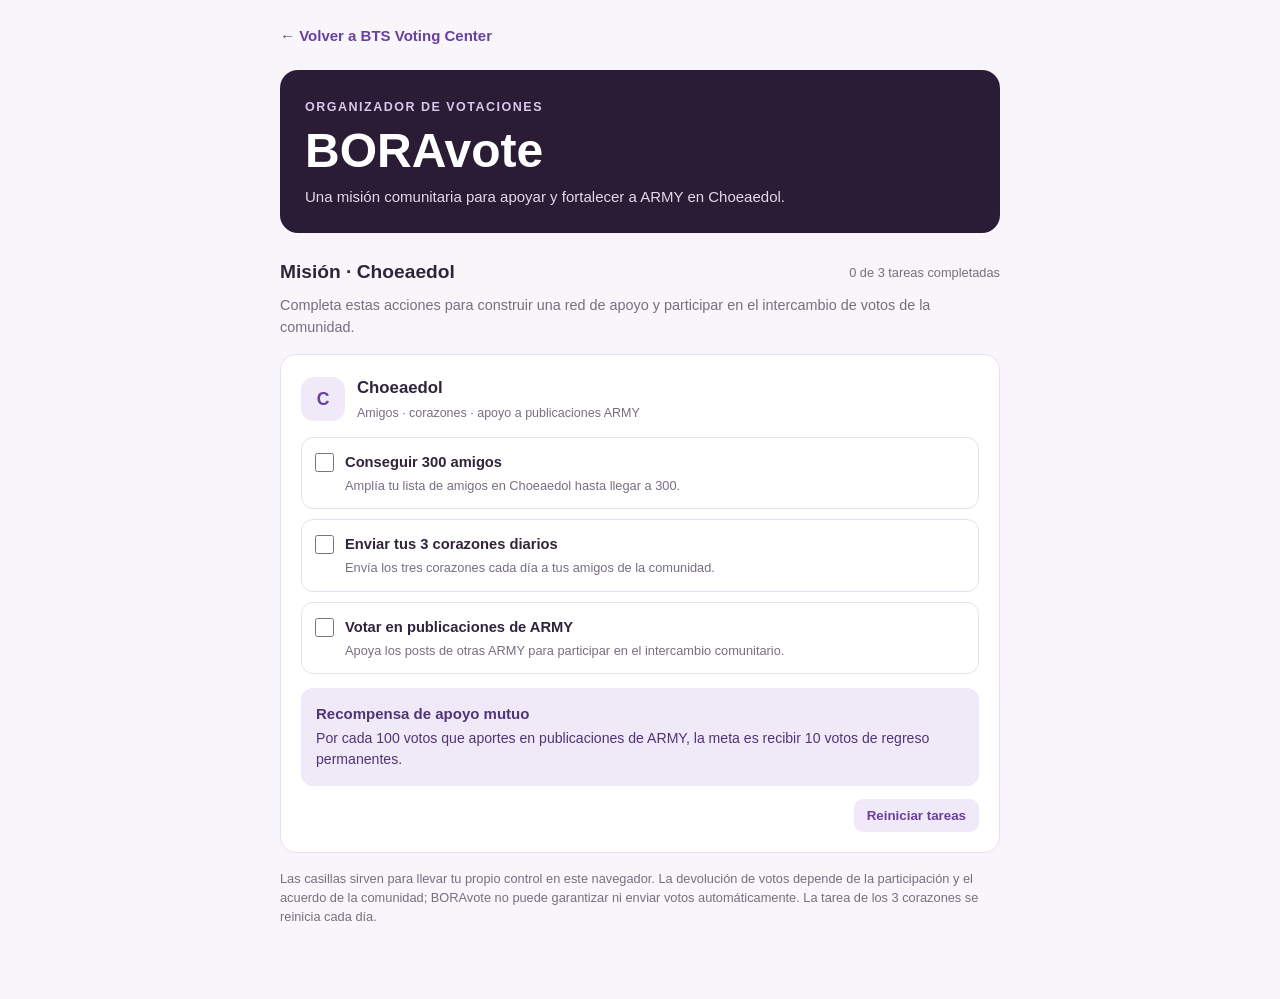
==== commit b42245dc: "Simplify BORAvote to one Choeaedol mission" ====
--- a/boravote.html
+++ b/boravote.html
@@ -4,38 +4,43 @@
 <meta charset="utf-8">
 <meta name="viewport" content="width=device-width,initial-scale=1">
 <meta name="theme-color" content="#f8f6fa">
-<meta name="description" content="BORAvote: organiza tus misiones de votación en las aplicaciones de BTS Voting Center.">
-<title>BORAvote · BTS Voting Center</title>
+<meta name="description" content="BORAvote: misión de apoyo comunitario en Choeaedol.">
+<title>BORAvote · Misión Choeaedol</title>
 <style>
 :root{--bg:#f8f6fa;--ink:#30243c;--muted:#786d82;--purple:#6840a0;--line:#e8e0ed;--soft:#f0e9f7;--white:#fff;--green:#347b60}
 *{box-sizing:border-box}
 body{margin:0;background:var(--bg);color:var(--ink);font:15px/1.5 "DM Sans",Arial,sans-serif}
-main{width:min(850px,calc(100% - 28px));margin:0 auto;padding:25px 0 60px}
+main{width:min(720px,calc(100% - 28px));margin:0 auto;padding:25px 0 60px}
 .back{display:inline-block;color:var(--purple);font-weight:800;text-decoration:none;margin-bottom:22px}
 header{padding:25px;border-radius:18px;background:#2a1c35;color:white}
 header small{color:#d9c7ed;font-weight:800;letter-spacing:.12em}
 h1{font-size:clamp(2rem,6vw,3rem);margin:8px 0 4px;line-height:1.1}
 header p{margin:8px 0 0;color:#e3d9e9}
-.mission-heading{display:flex;justify-content:space-between;align-items:center;gap:12px;margin:26px 0 8px}
+section{margin-top:25px}
+.heading{display:flex;justify-content:space-between;align-items:center;gap:12px;margin-bottom:8px}
 h2{font-size:1.2rem;margin:0}
 .counter{font-size:.8rem;color:var(--muted);white-space:nowrap}
 .description{color:var(--muted);font-size:.9rem;margin:0 0 16px}
-.filters{display:flex;gap:8px;flex-wrap:wrap;margin:0 0 14px}
-.filter{border:1px solid var(--line);border-radius:999px;padding:8px 14px;background:var(--white);color:var(--muted);font-weight:800;cursor:pointer}
-.filter[aria-pressed="true"]{background:var(--soft);border-color:#d8c8e8;color:var(--purple)}
-.mission-list{display:grid;grid-template-columns:repeat(2,minmax(0,1fr));gap:10px}
-.mission{display:flex;align-items:flex-start;gap:12px;padding:15px;background:var(--white);border:1px solid var(--line);border-radius:14px;min-width:0}
-.mission input{width:19px;height:19px;margin:2px 0 0;accent-color:var(--purple);flex:none}
-.mission strong{display:block;font-size:.95rem}
-.mission small{display:block;color:var(--muted);font-size:.78rem;margin-top:3px}
-.mission.done{background:#fbfafc}
-.mission.done strong{text-decoration:line-through;color:var(--muted)}
-.empty{grid-column:1/-1;padding:22px;text-align:center;color:var(--muted);background:var(--white);border:1px dashed var(--line);border-radius:14px}
-.actions{display:flex;justify-content:flex-end;margin-top:14px}
+.mission{padding:20px;background:var(--white);border:1px solid var(--line);border-radius:16px}
+.mission-title{display:flex;align-items:center;gap:12px;margin-bottom:14px}
+.app-mark{width:44px;height:44px;display:grid;place-items:center;border-radius:13px;background:var(--soft);color:var(--purple);font-weight:900;font-size:1.1rem}
+.mission-title strong{display:block;font-size:1.05rem}
+.mission-title small{color:var(--muted)}
+.task-list{display:grid;gap:10px}
+.task{display:flex;align-items:flex-start;gap:11px;padding:13px;border:1px solid var(--line);border-radius:12px;background:#fff}
+.task input{width:19px;height:19px;margin:2px 0 0;accent-color:var(--purple);flex:none}
+.task strong{display:block;font-size:.92rem}
+.task small{display:block;color:var(--muted);font-size:.8rem;margin-top:3px}
+.task.done{background:#fbfafc}
+.task.done strong{text-decoration:line-through;color:var(--muted)}
+.reward{margin-top:14px;padding:15px;border-radius:12px;background:var(--soft);color:#503477}
+.reward strong{display:block;margin-bottom:3px}
+.reward p{margin:0;font-size:.88rem}
+.actions{display:flex;justify-content:flex-end;margin-top:13px}
 button.reset{border:0;border-radius:9px;padding:9px 13px;background:var(--soft);color:var(--purple);font-weight:800;cursor:pointer}
 button:focus-visible,a:focus-visible,input:focus-visible{outline:3px solid #b99cdb;outline-offset:3px}
-.footnote{margin-top:18px;color:var(--muted);font-size:.8rem}
-@media(max-width:560px){.mission-list{grid-template-columns:1fr}header{padding:20px}.mission-heading{align-items:flex-start;flex-direction:column;gap:4px}}
+.footnote{margin-top:16px;color:var(--muted);font-size:.8rem}
+@media(max-width:560px){header{padding:20px}.heading{align-items:flex-start;flex-direction:column;gap:4px}.mission{padding:15px}}
 </style>
 </head>
 <body>
@@ -44,70 +49,61 @@
 <header>
 <small>ORGANIZADOR DE VOTACIONES</small>
 <h1>BORAvote</h1>
-<p>Tus misiones de votación, organizadas por aplicación.</p>
+<p>Una misión comunitaria para apoyar y fortalecer a ARMY en Choeaedol.</p>
 </header>
 
 <section aria-labelledby="missions-title">
-<div class="mission-heading">
-<h2 id="missions-title">Misiones</h2>
-<span class="counter" id="progress" aria-live="polite">0 de 12 completadas</span>
+<div class="heading">
+<h2 id="missions-title">Misión · Choeaedol</h2>
+<span class="counter" id="progress" aria-live="polite">0 de 3 tareas completadas</span>
 </div>
-<p class="description">Revisa cada plataforma y marca la misión cuando hayas terminado. Puedes cambiar su estado cuando quieras.</p>
-<div class="filters" role="group" aria-label="Filtrar misiones">
-<button class="filter" type="button" data-filter="all" aria-pressed="true">Todas <span id="all-count">12</span></button>
-<button class="filter" type="button" data-filter="pending" aria-pressed="false">Pendientes <span id="pending-count">12</span></button>
-<button class="filter" type="button" data-filter="done" aria-pressed="false">Completadas <span id="done-count">0</span></button>
+<p class="description">Completa estas acciones para construir una red de apoyo y participar en el intercambio de votos de la comunidad.</p>
+
+<div class="mission">
+<div class="mission-title">
+<div class="app-mark" aria-hidden="true">C</div>
+<div><strong>Choeaedol</strong><small>Amigos · corazones · apoyo a publicaciones ARMY</small></div>
 </div>
-<div class="mission-list" id="missions">
-<label class="mission"><input type="checkbox" data-app="PODOAL"><span><strong>PODOAL</strong><small>Entra a la aplicación y revisa las votaciones disponibles para BTS.</small></span></label>
-<label class="mission"><input type="checkbox" data-app="UPICK"><span><strong>UPICK</strong><small>Comprueba las votaciones activas, sus requisitos y fechas límite.</small></span></label>
-<label class="mission"><input type="checkbox" data-app="GIFT iFan"><span><strong>GIFT iFan</strong><small>Consulta las campañas disponibles y completa tu participación.</small></span></label>
-<label class="mission"><input type="checkbox" data-app="IDOLCHAMP"><span><strong>IDOLCHAMP</strong><small>Revisa las votaciones abiertas y las condiciones para participar.</small></span></label>
-<label class="mission"><input type="checkbox" data-app="My1Pick"><span><strong>My1Pick</strong><small>Comprueba las categorías y los periodos de votación.</small></span></label>
-<label class="mission"><input type="checkbox" data-app="Starvibe"><span><strong>Starvibe</strong><small>Consulta las votaciones disponibles para BTS.</small></span></label>
-<label class="mission"><input type="checkbox" data-app="Picnic"><span><strong>Picnic</strong><small>Revisa las campañas y participa si hay alguna disponible.</small></span></label>
-<label class="mission"><input type="checkbox" data-app="Fanplus"><span><strong>Fanplus</strong><small>Comprueba las votaciones y eventos disponibles.</small></span></label>
-<label class="mission"><input type="checkbox" data-app="FANNSTAR"><span><strong>FANNSTAR</strong><small>Consulta los rankings y eventos en los que se puede participar.</small></span></label>
-<label class="mission"><input type="checkbox" data-app="K-DOL"><span><strong>K-DOL</strong><small>Revisa los eventos y votaciones disponibles.</small></span></label>
-<label class="mission"><input type="checkbox" data-app="IC POLLS"><span><strong>IC POLLS</strong><small>Comprueba si hay encuestas abiertas para responder.</small></span></label>
-<label class="mission"><input type="checkbox" data-app="DailyDuck"><span><strong>DailyDuck</strong><small>Consulta las misiones y campañas disponibles.</small></span></label>
+<div class="task-list" id="tasks">
+<label class="task"><input type="checkbox" data-task="friends"><span><strong>Conseguir 300 amigos</strong><small>Amplía tu lista de amigos en Choeaedol hasta llegar a 300.</small></span></label>
+<label class="task"><input type="checkbox" data-task="hearts" id="daily-hearts"><span><strong>Enviar tus 3 corazones diarios</strong><small>Envía los tres corazones cada día a tus amigos de la comunidad.</small></span></label>
+<label class="task"><input type="checkbox" data-task="posts"><span><strong>Votar en publicaciones de ARMY</strong><small>Apoya los posts de otras ARMY para participar en el intercambio comunitario.</small></span></label>
 </div>
-<div class="actions"><button class="reset" id="reset" type="button">Reiniciar misiones</button></div>
-<p class="footnote">El estado de tus misiones se guarda solo en este navegador. BORAvote no inicia sesión ni registra votos automáticamente. La disponibilidad, las reglas y las fechas deben confirmarse en cada aplicación.</p>
+<div class="reward">
+<strong>Recompensa de apoyo mutuo</strong>
+<p>Por cada 100 votos que aportes en publicaciones de ARMY, la meta es recibir 10 votos de regreso permanentes.</p>
+</div>
+<div class="actions"><button class="reset" id="reset" type="button">Reiniciar tareas</button></div>
+</div>
+<p class="footnote">Las casillas sirven para llevar tu propio control en este navegador. La devolución de votos depende de la participación y el acuerdo de la comunidad; BORAvote no puede garantizar ni enviar votos automáticamente. La tarea de los 3 corazones se reinicia cada día.</p>
 </section>
 </main>
 <script>
 (function(){
-const checks=Array.from(document.querySelectorAll('[data-app]'));
-const filters=Array.from(document.querySelectorAll('[data-filter]'));
-const key='boravote-missions-v1';
-let activeFilter='all';
+const checks=Array.from(document.querySelectorAll('[data-task]'));
+const key='boravote-choeaedol-v1';
+const todayKey='boravote-choeaedol-day';
+const today=new Date().toLocaleDateString('en-CA');
 function read(){try{return JSON.parse(localStorage.getItem(key)||'{}')}catch(error){return {}}}
+function save(){
+ const state={};
+ checks.forEach(c=>{if(c.dataset.task!=='hearts')state[c.dataset.task]=c.checked;});
+ state.hearts=checks.find(c=>c.dataset.task==='hearts').checked;
+ state.day=today;
+ try{localStorage.setItem(key,JSON.stringify(state));localStorage.setItem(todayKey,today);}catch(error){}
+ update();
+}
 function update(){
- const completed=checks.filter(c=>c.checked).length;
- document.getElementById('progress').textContent=completed+' de '+checks.length+' completadas';
- document.getElementById('all-count').textContent=checks.length;
- document.getElementById('pending-count').textContent=checks.length-completed;
- document.getElementById('done-count').textContent=completed;
- checks.forEach(c=>{
-  const card=c.closest('.mission');
-  card.classList.toggle('done',c.checked);
-  card.hidden=activeFilter==='pending'?c.checked:activeFilter==='done'?!c.checked:false;
- });
- const visible=checks.some(c=>!c.closest('.mission').hidden);
- let empty=document.getElementById('empty-state');
- if(!visible){
-  if(!empty){empty=document.createElement('p');empty.id='empty-state';empty.className='empty';empty.textContent=activeFilter==='done'?'Aún no has completado ninguna misión.':'¡No tienes misiones pendientes!';document.getElementById('missions').appendChild(empty);}
- }else if(empty){empty.remove();}
+ const done=checks.filter(c=>c.checked).length;
+ document.getElementById('progress').textContent=done+' de 3 tareas completadas';
+ checks.forEach(c=>c.closest('.task').classList.toggle('done',c.checked));
 }
-function save(){const state={};checks.forEach(c=>state[c.dataset.app]=c.checked);try{localStorage.setItem(key,JSON.stringify(state));}catch(error){}update();}
 const saved=read();
-checks.forEach(c=>{c.checked=!!saved[c.dataset.app];c.addEventListener('change',save);});
-filters.forEach(button=>button.addEventListener('click',()=>{
- activeFilter=button.dataset.filter;
- filters.forEach(item=>item.setAttribute('aria-pressed',String(item===button)));
- update();
-}));
+checks.forEach(c=>{
+ if(c.dataset.task==='hearts')c.checked=saved.day===today && !!saved.hearts;
+ else c.checked=!!saved[c.dataset.task];
+ c.addEventListener('change',save);
+});
 document.getElementById('reset').addEventListener('click',()=>{
  checks.forEach(c=>c.checked=false);
  save();
